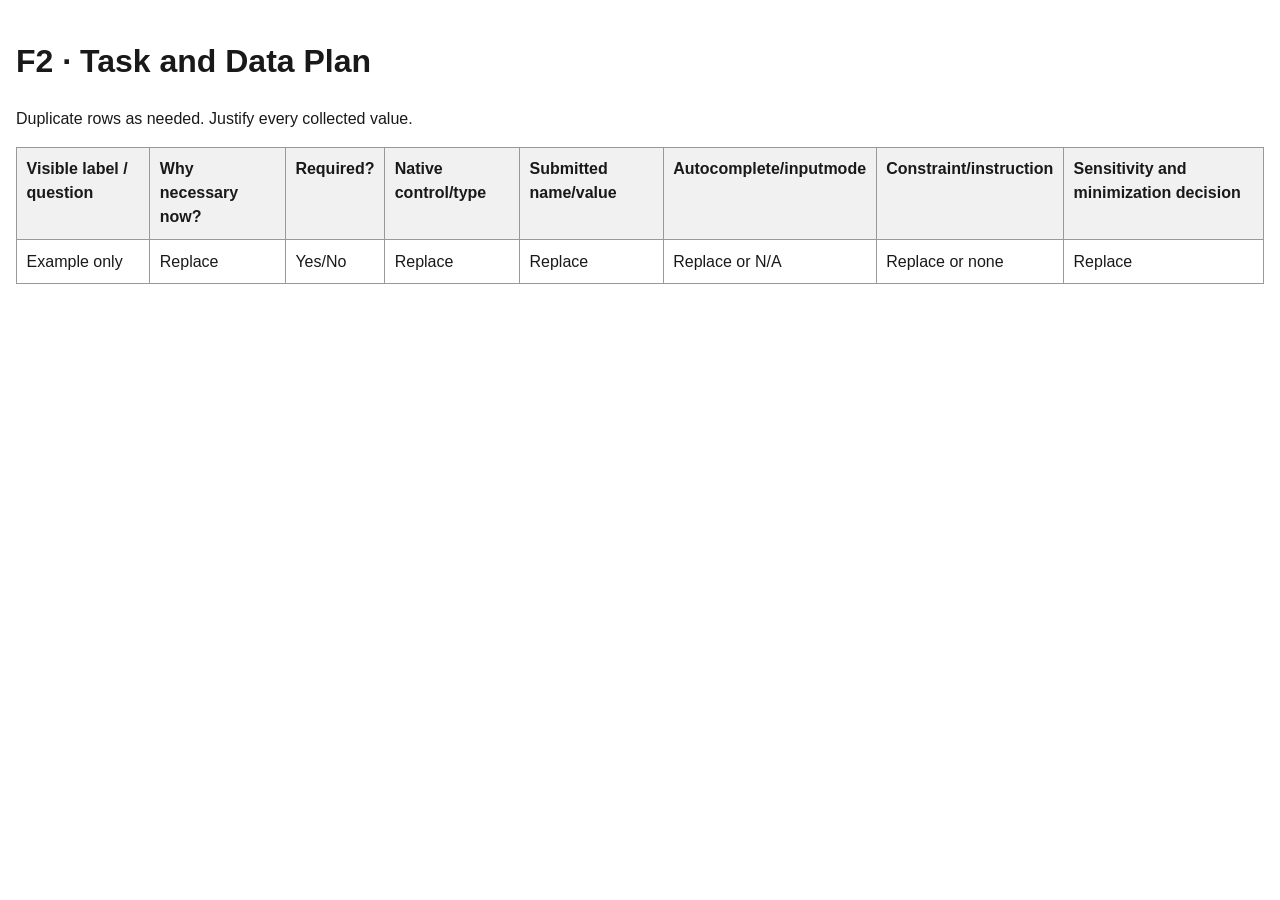
==== field-inventory-template.html @ d4b48e79 "Created Files" ====
<!doctype html>
<html lang="en">
    <head>
        <meta charset="utf-8">
        <meta name="viewport" content="width=device-width,initial-scale=1">
        <title>Field Inventory</title>
        <style>
        body{
            font-family:Arial,sans-serif;
            line-height:1.5;
            max-width:80rem;
            margin:auto;
            padding:1rem;
            color:#191919;
        }
        table{
            width:100%;
            border-collapse:collapse;
        }
        th,td{
            padding:.6rem;
            border:1px solid #999;
            text-align:left;
            vertical-align:top;
        }
        th{
            background:#f1f1f1;
        }
        </style>
        </head>
        <body>
            <h1>F2 · Task and Data Plan</h1>
            <p>Duplicate rows as needed. Justify every collected value.</p>
            <table>
                <thead>
                    <tr>
                        <th>Visible label / question</th>
                        <th>Why necessary now?</th>
                        <th>Required?</th>
                        <th>Native control/type</th>
                        <th>Submitted name/value</th>
                        <th>Autocomplete/inputmode</th>
                        <th>Constraint/instruction</th>
                        <th>Sensitivity and minimization decision</th>
                    </tr>
                </thead>
                <tbody>
                    <tr>
                        <td>Example only</td>
                        <td>Replace</td>
                        <td>Yes/No</td>
                        <td>Replace</td>
                        <td>Replace</td>
                        <td>Replace or N/A</td>
                        <td>Replace or none</td>
                        <td>Replace</td>
                    </tr>
                </tbody>
            </table>
        </body>
        </html>
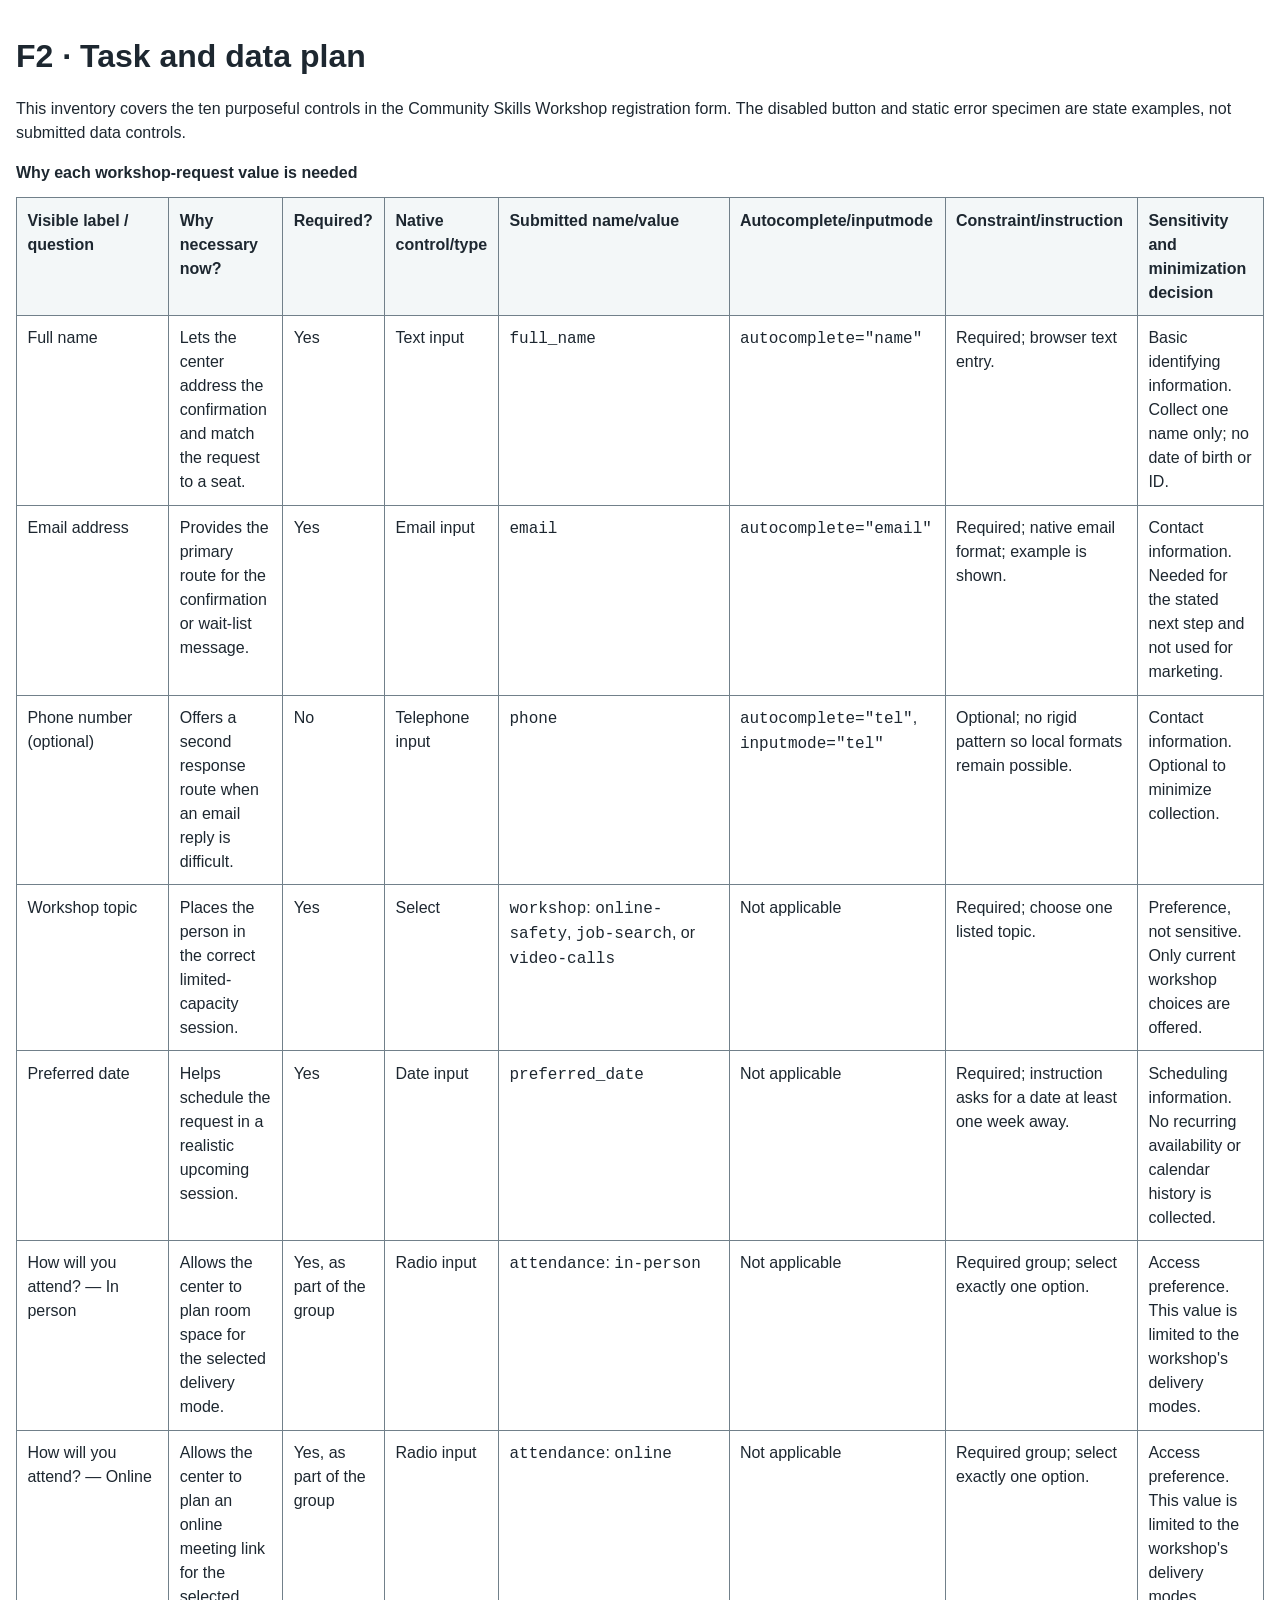
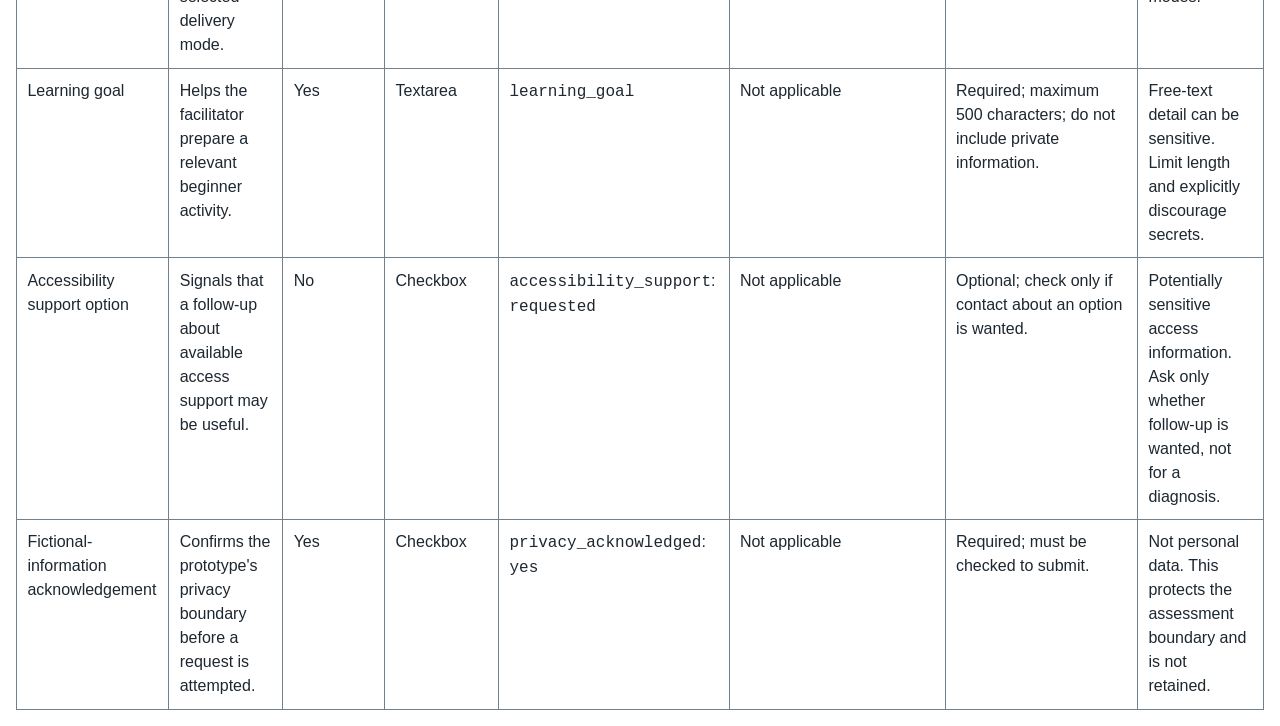
==== commit ebb4a65d: "Workshop registration foundation" ====
--- a/field-inventory-template.html
+++ b/field-inventory-template.html
@@ -2,36 +2,52 @@
 <html lang="en">
     <head>
         <meta charset="utf-8">
-        <meta name="viewport" content="width=device-width,initial-scale=1">
-        <title>Field Inventory</title>
+        <meta name="viewport" content="width=device-width, initial-scale=1">
+        <title>Workshop registration field inventory</title>
         <style>
-        body{
-            font-family:Arial,sans-serif;
-            line-height:1.5;
-            max-width:80rem;
-            margin:auto;
-            padding:1rem;
-            color:#191919;
-        }
-        table{
-            width:100%;
-            border-collapse:collapse;
-        }
-        th,td{
-            padding:.6rem;
-            border:1px solid #999;
-            text-align:left;
-            vertical-align:top;
-        }
-        th{
-            background:#f1f1f1;
-        }
+            :root {
+                color-scheme: light;
+            }
+            body {
+                max-width: 90rem;
+                margin: auto;
+                padding: 1rem;
+                color: #1d2730;
+                font: 1rem/1.5 Arial, sans-serif;
+            }
+            h1 {
+                line-height: 1.2;
+            }
+            .table-wrap {
+                overflow-x: auto;
+            }
+            table {
+                width: 100%;
+                min-width: 70rem;
+                border-collapse: collapse;
+            }
+            th, td {
+                padding: .65rem;
+                border: 1px solid #71808a;
+                text-align: left;
+                vertical-align: top;
+            }
+            th {
+                background: #f3f7f8;
+            }
+            caption {
+                margin-bottom: .75rem;
+                text-align: left;
+                font-weight: 700;
+            }
         </style>
-        </head>
-        <body>
-            <h1>F2 · Task and Data Plan</h1>
-            <p>Duplicate rows as needed. Justify every collected value.</p>
+    </head>
+    <body>
+        <h1>F2 · Task and data plan</h1>
+        <p>This inventory covers the ten purposeful controls in the Community Skills Workshop registration form. The disabled button and static error specimen are state examples, not submitted data controls.</p>
+        <div class="table-wrap" tabindex="0" aria-label="Scrollable field inventory table">
             <table>
+                <caption>Why each workshop-request value is needed</caption>
                 <thead>
                     <tr>
                         <th>Visible label / question</th>
@@ -46,16 +62,107 @@
                 </thead>
                 <tbody>
                     <tr>
-                        <td>Example only</td>
-                        <td>Replace</td>
-                        <td>Yes/No</td>
-                        <td>Replace</td>
-                        <td>Replace</td>
-                        <td>Replace or N/A</td>
-                        <td>Replace or none</td>
-                        <td>Replace</td>
+                        <td>Full name</td>
+                        <td>Lets the center address the confirmation and match the request to a seat.</td>
+                        <td>Yes</td>
+                        <td>Text input</td>
+                        <td><code>full_name</code></td>
+                        <td><code>autocomplete="name"</code></td>
+                        <td>Required; browser text entry.</td>
+                        <td>Basic identifying information. Collect one name only; no date of birth or ID.</td>
+                    </tr>
+                    <tr>
+                        <td>Email address</td>
+                        <td>Provides the primary route for the confirmation or wait-list message.</td>
+                        <td>Yes</td>
+                        <td>Email input</td>
+                        <td><code>email</code></td>
+                        <td><code>autocomplete="email"</code></td>
+                        <td>Required; native email format; example is shown.</td>
+                        <td>Contact information. Needed for the stated next step and not used for marketing.</td>
+                    </tr>
+                    <tr>
+                        <td>Phone number (optional)</td>
+                        <td>Offers a second response route when an email reply is difficult.</td>
+                        <td>No</td>
+                        <td>Telephone input</td>
+                        <td><code>phone</code></td>
+                        <td><code>autocomplete="tel"</code>, <code>inputmode="tel"</code></td>
+                        <td>Optional; no rigid pattern so local formats remain possible.</td>
+                        <td>Contact information. Optional to minimize collection.</td>
+                    </tr>
+                    <tr>
+                        <td>Workshop topic</td>
+                        <td>Places the person in the correct limited-capacity session.</td>
+                        <td>Yes</td>
+                        <td>Select</td>
+                        <td><code>workshop</code>: <code>online-safety</code>, <code>job-search</code>, or <code>video-calls</code></td>
+                        <td>Not applicable</td>
+                        <td>Required; choose one listed topic.</td>
+                        <td>Preference, not sensitive. Only current workshop choices are offered.</td>
+                    </tr>
+                    <tr>
+                        <td>Preferred date</td>
+                        <td>Helps schedule the request in a realistic upcoming session.</td>
+                        <td>Yes</td>
+                        <td>Date input</td>
+                        <td><code>preferred_date</code></td>
+                        <td>Not applicable</td>
+                        <td>Required; instruction asks for a date at least one week away.</td>
+                        <td>Scheduling information. No recurring availability or calendar history is collected.</td>
+                    </tr>
+                    <tr>
+                        <td>How will you attend? — In person</td>
+                        <td>Allows the center to plan room space for the selected delivery mode.</td>
+                        <td>Yes, as part of the group</td>
+                        <td>Radio input</td>
+                        <td><code>attendance</code>: <code>in-person</code></td>
+                        <td>Not applicable</td>
+                        <td>Required group; select exactly one option.</td>
+                        <td>Access preference. This value is limited to the workshop's delivery modes.</td>
+                    </tr>
+                    <tr>
+                        <td>How will you attend? — Online</td>
+                        <td>Allows the center to plan an online meeting link for the selected delivery mode.</td>
+                        <td>Yes, as part of the group</td>
+                        <td>Radio input</td>
+                        <td><code>attendance</code>: <code>online</code></td>
+                        <td>Not applicable</td>
+                        <td>Required group; select exactly one option.</td>
+                        <td>Access preference. This value is limited to the workshop's delivery modes.</td>
+                    </tr>
+                    <tr>
+                        <td>Learning goal</td>
+                        <td>Helps the facilitator prepare a relevant beginner activity.</td>
+                        <td>Yes</td>
+                        <td>Textarea</td>
+                        <td><code>learning_goal</code></td>
+                        <td>Not applicable</td>
+                        <td>Required; maximum 500 characters; do not include private information.</td>
+                        <td>Free-text detail can be sensitive. Limit length and explicitly discourage secrets.</td>
+                    </tr>
+                    <tr>
+                        <td>Accessibility support option</td>
+                        <td>Signals that a follow-up about available access support may be useful.</td>
+                        <td>No</td>
+                        <td>Checkbox</td>
+                        <td><code>accessibility_support</code>: <code>requested</code></td>
+                        <td>Not applicable</td>
+                        <td>Optional; check only if contact about an option is wanted.</td>
+                        <td>Potentially sensitive access information. Ask only whether follow-up is wanted, not for a diagnosis.</td>
+                    </tr>
+                    <tr>
+                        <td>Fictional-information acknowledgement</td>
+                        <td>Confirms the prototype's privacy boundary before a request is attempted.</td>
+                        <td>Yes</td>
+                        <td>Checkbox</td>
+                        <td><code>privacy_acknowledged</code>: <code>yes</code></td>
+                        <td>Not applicable</td>
+                        <td>Required; must be checked to submit.</td>
+                        <td>Not personal data. This protects the assessment boundary and is not retained.</td>
                     </tr>
                 </tbody>
             </table>
-        </body>
-        </html>
+        </div>
+    </body>
+</html>
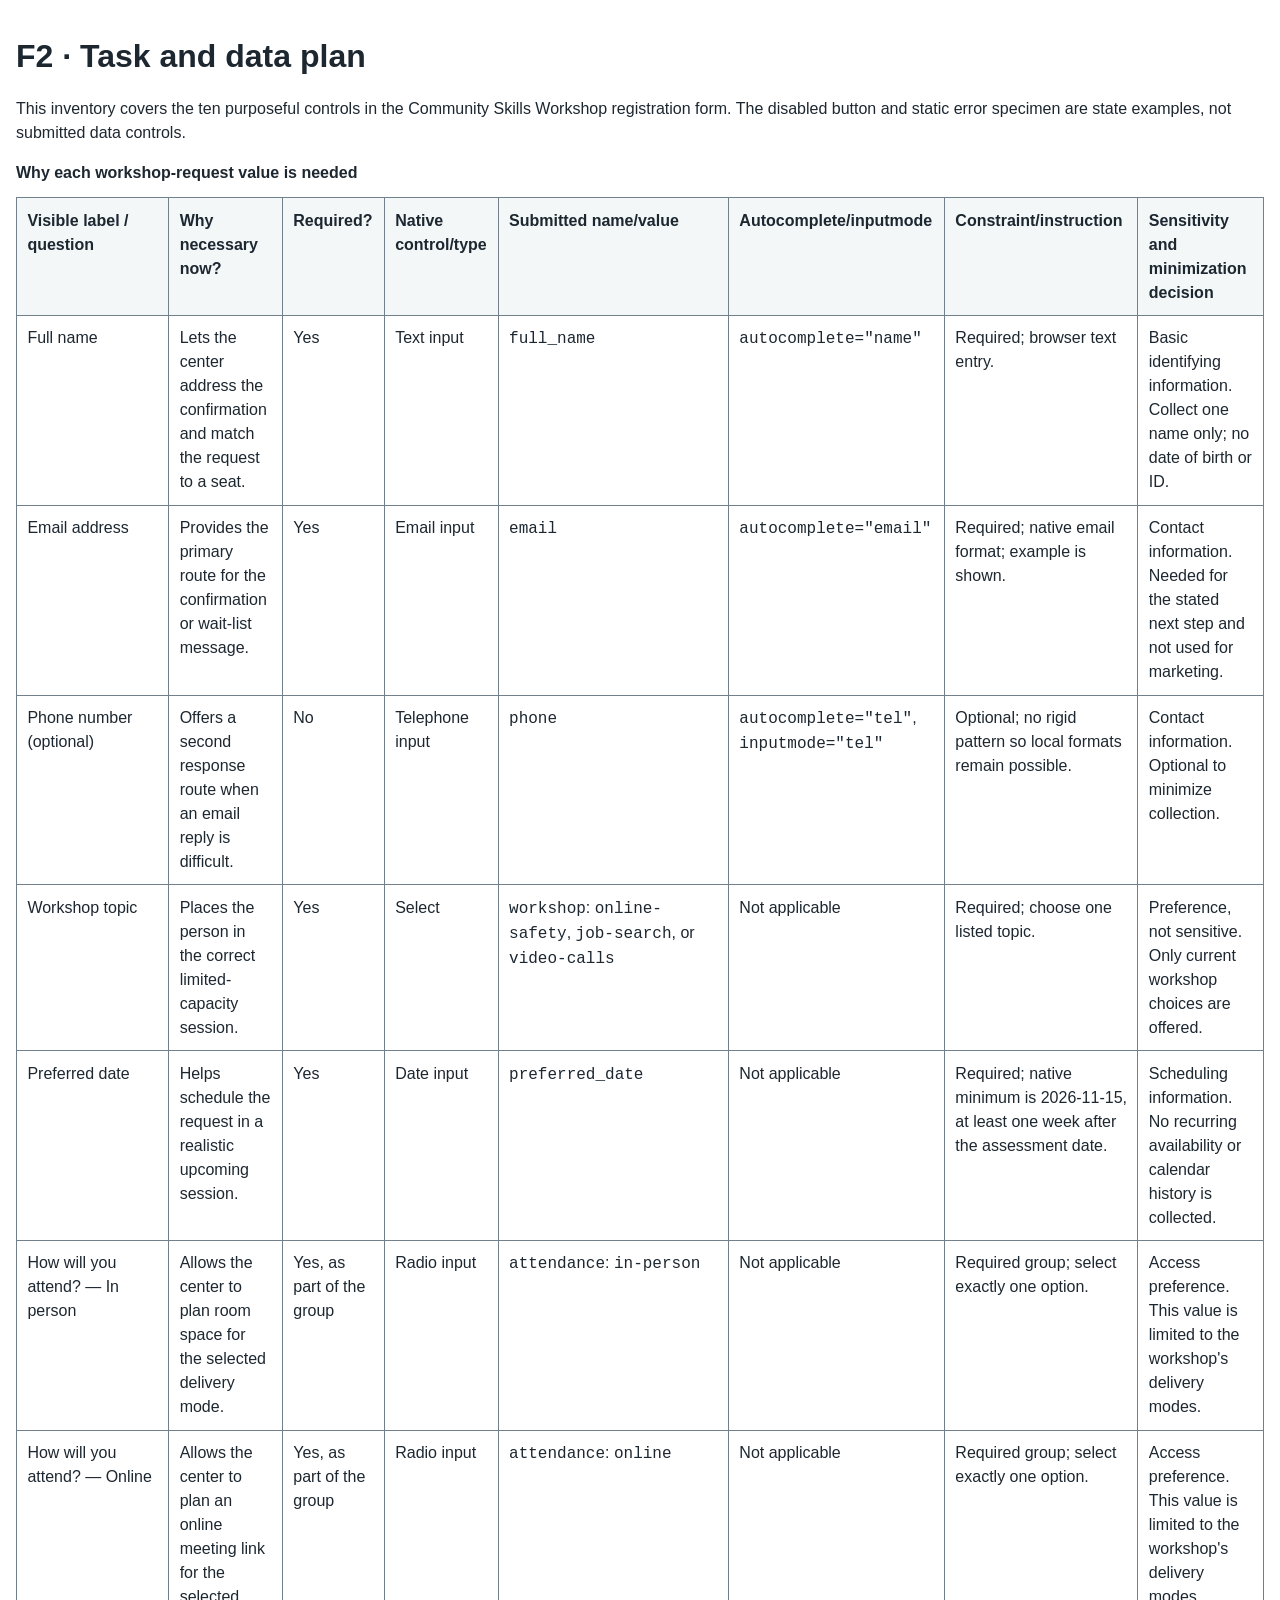
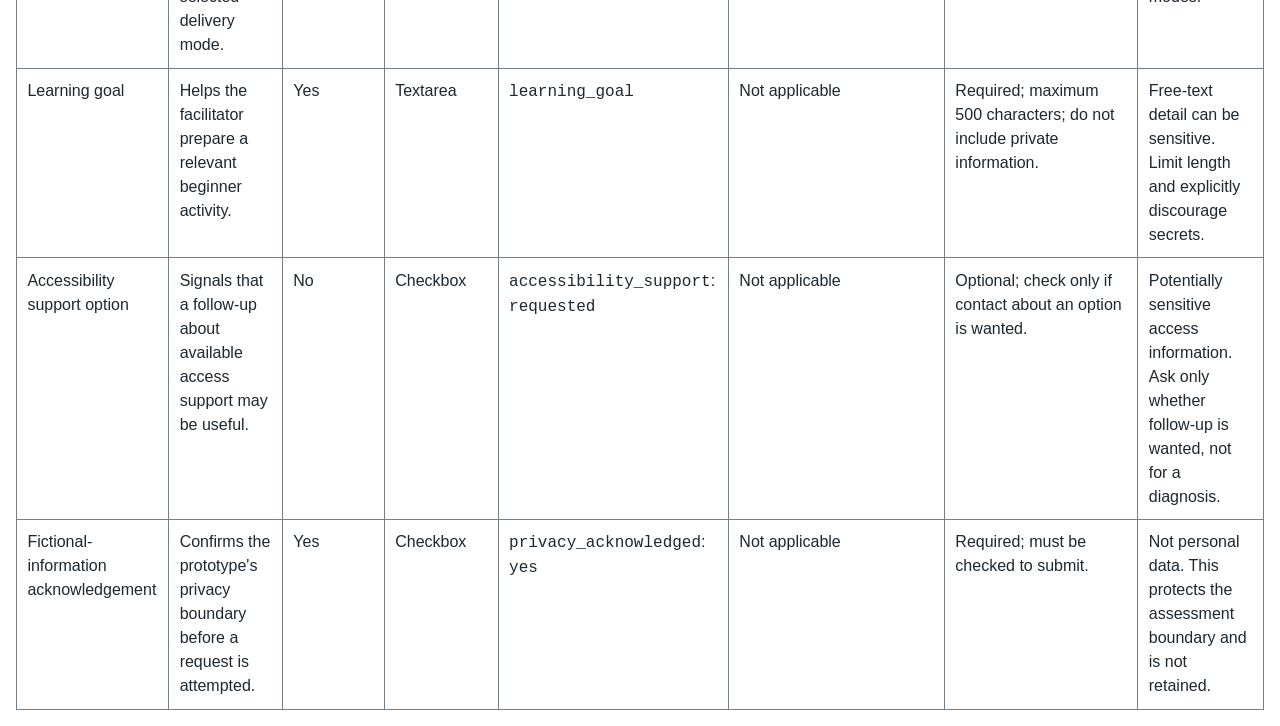
==== commit a977b602: "Form validation and evidence" ====
--- a/field-inventory-template.html
+++ b/field-inventory-template.html
@@ -108,7 +108,7 @@
                         <td>Date input</td>
                         <td><code>preferred_date</code></td>
                         <td>Not applicable</td>
-                        <td>Required; instruction asks for a date at least one week away.</td>
+                        <td>Required; native minimum is 2026-11-15, at least one week after the assessment date.</td>
                         <td>Scheduling information. No recurring availability or calendar history is collected.</td>
                     </tr>
                     <tr>
